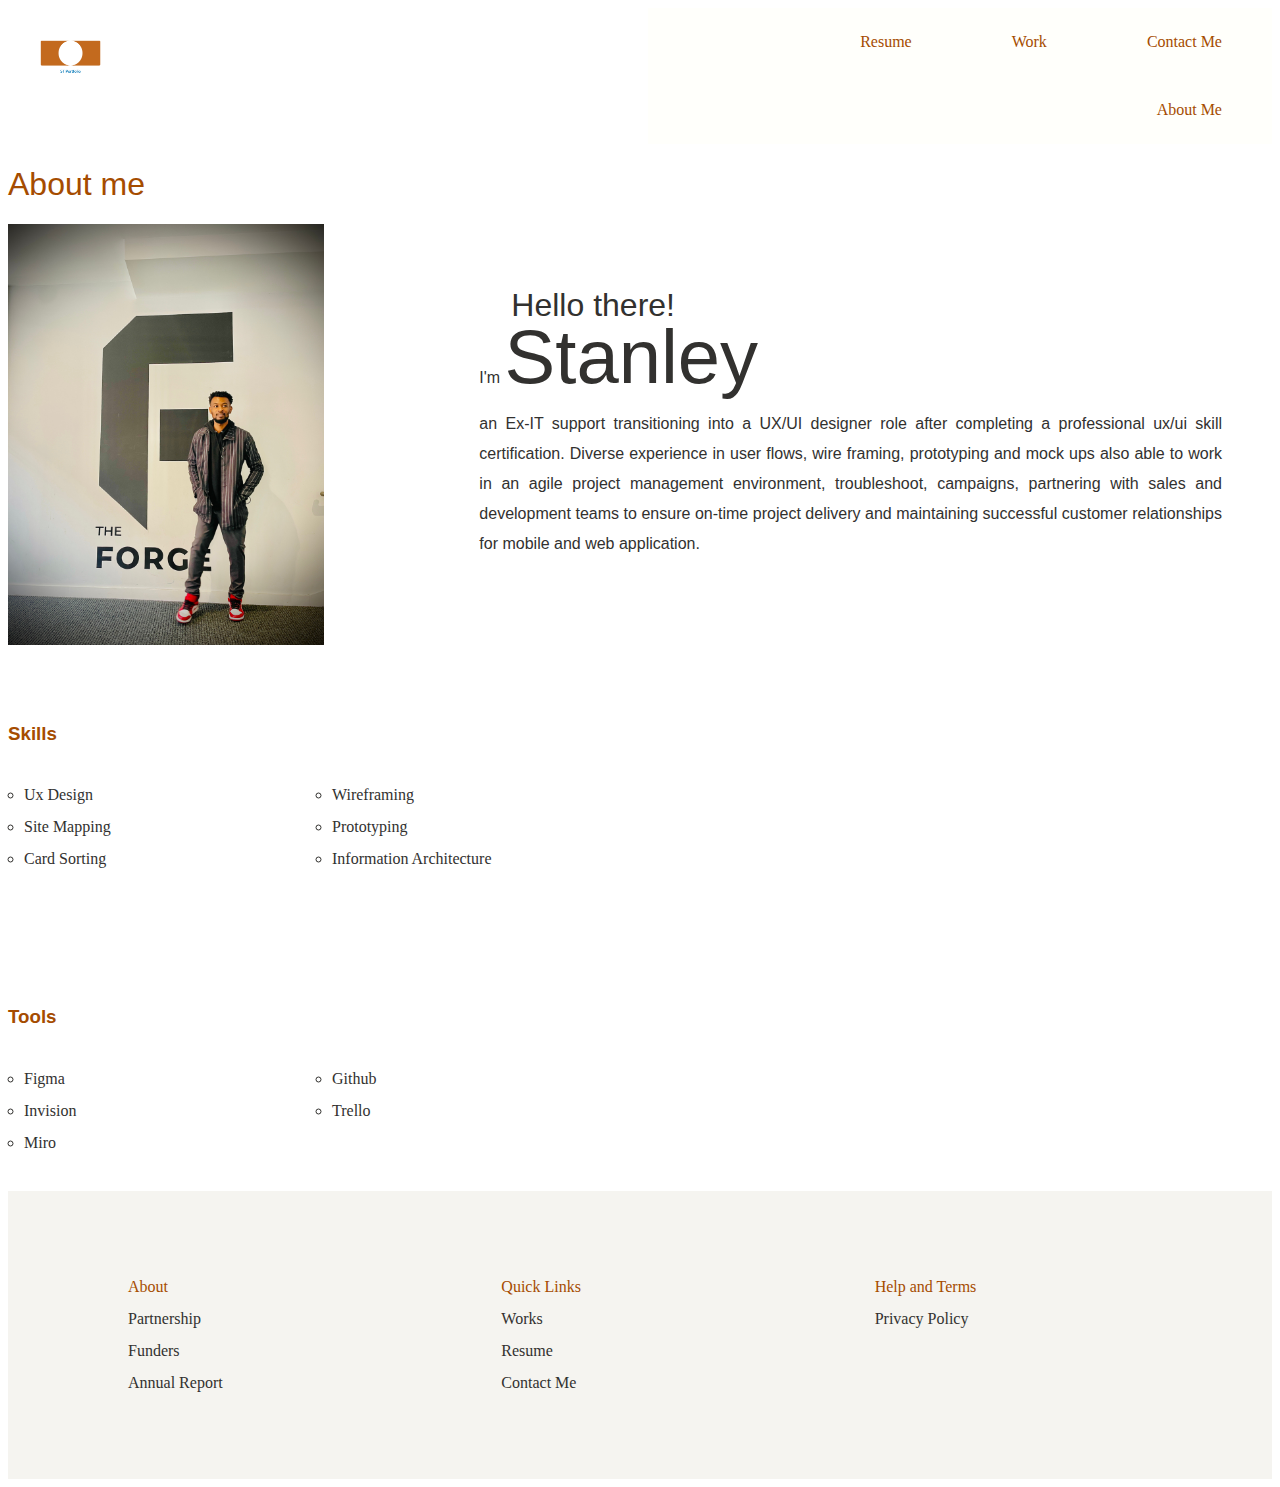
==== index.html @ e4023449 "version" ====
<!DOCTYPE html>
<html>
<head>
  <script src="https://ajax.googleapis.com/ajax/libs/jquery/3.6.4/jquery.min.js"></script>
<!--<script>
$(document).ready(function(){
  $("p").click(function(){
    $(this).hide();
  });
});
</script>-->
  <!-- Google tag (gtag.js) -->
<script async src="https://www.googletagmanager.com/gtag/js?id=G-8ZQJWQ2SG8"></script>
<script>
  window.dataLayer = window.dataLayer || [];
  function gtag(){dataLayer.push(arguments);}
  gtag('js', new Date());

  gtag('config', 'G-8ZQJWQ2SG8');
</script>
  <link rel="stylesheet" href="css/style.css">
  <title>My Portfolio</title>
</head>
<body>
  <div class="Header">
    <img class="logo" src="images/logo.png" alt="logo">
 <ul class="navbar">
    <li><a href="#contact.html">Contact Me</a></li>
    <li><a href="works.html">Work</a></li>
    <li><a href="resume.html">Resume</a></li>
    <li><a href="index.html">About Me</a></li>
  </ul>
</div>
  <h1>About me</h1>
  <!--<div id="heroGrid1" class="HeroGrid"></div>-->
  <div class="HeroGrid">
  <div class="profilepics"><img class="profilepics" src="images/profilepics.jpeg" alt="Stanley">
  </div>
    <div class="profilecontent"><p><span id="Hello">Hello there!</span></p>
      <p>I'm <span id="Stanley">Stanley</span></p>
<p>an Ex-IT support transitioning into a UX/UI designer role after completing a professional ux/ui skill certification. Diverse experience in user flows, wire framing, prototyping and mock ups also able to work in an agile project management environment, troubleshoot, campaigns, partnering with sales and development teams to ensure on-time project delivery and maintaining successful customer relationships for mobile and web application.</p>
</div>
  </div>
  <div class="skills"><h3>Skills</h3></div>
    <ul class="skillsTools">
  <li>Ux Design</li>
  <li>Site Mapping</li>
  <li>Card Sorting</li>
  <li>Wireframing</li>
  <li>Prototyping</li>
  <li>Information Architecture</li>
</ul>
<div class="skills"><h3>Tools</h3></div>
<ul class="skillsTools">
 <li>Figma</li>
 <li>Invision</li>
 <li>Miro</li>
 <li>Github</li>
 <li>Trello</li>
</ul>
  </div>
  <ul class="Footer">
    <ul>About
      <li class="list-item-no-bullet"><a href="#ContactMe">Partnership</a></li>
      <li class="list-item-no-bullet"><a href="#ContactMe">Funders</a></li>
      <li class="list-item-no-bullet"><a href="#ContactMe">Annual Report</a></li>
</ul>
<ul>Quick Links
  <li class="list-item-no-bullet"><a href="#ContactMe">Works</a></li>
<li class="list-item-no-bullet"><a href="#ContactMe">Resume</a></li>
<li class="list-item-no-bullet"><a href="#ContactMe">Contact Me</a></li>
</ul>
<ul>Help and Terms
  <li class="list-item-no-bullet"><a href="#ContactMe">Privacy Policy</a></li>
</ul>
  </ul>
</body>
<script src="js/index.js"></script>
</html>
---- css/style.css ----
p{
    font: 24px;
     font-family: Arial, Helvetica, sans-serif;
  }
  .Header {
column-count: 2;
  }
  ul.navbar {
        list-style-type: none;
        margin: 0;
        padding: 0.0025rem;
        background-color: #fffffb;
        overflow: hidden;
        display: block;
      }
      h1{
        color:#A54C00;
        font-family: Arial, Helvetica, sans-serif;
        font-weight: 150;
      }
  h2{
    color:#32312f;
    font-family: Arial, Helvetica, sans-serif;
    font-weight: 200;
  }
  h3{
    color: #A54C00;
    font-family: Arial, Helvetica, sans-serif;
  }
  #heroGrid1 {
  
  }
  img.logo{
width: 20%;
  }
  .HeroGrid {
    display: grid;
    background-color: #ffffff;
    height: 400px;
    grid-template-columns: 1fr 2fr;
    position: center;
  }
  .profilecontent{
    padding: 50px;
    text-align: justify;
    line-height: 30px;
    color: #32312f;
  }
  img.profilepics{
      width: 75%;
  }
  #Hello {
    font-size: 32px;
    padding: 2rem;
    font-weight: regular;
    color: #32312f;
    text-align: start;
  }
  #Stanley {
    font-size: 76px;
    font-weight: regular;
  }
  .skills{
    padding-top: 5rem;
  }
  .top{
    grid-area: topRow;
  }
      ul.navbar li {
        float: right;
        margin: 20px;
      }
  .logo {
    width: fit-content;
  }
      ul.navbar li a {
        display: block;
        color: #A54C00;
        text-align: center;
        padding: 5px 30px;
        text-decoration: none;
      }
  ul.navbar li a:hover {
        background-color: #ddd;
  }
  ul.skillsTools {
    color: #32312f;
    line-height: 2rem;
    column-count: 2;
    font-weight:regular;
    padding: 1rem;
    list-style-type:circle;
    max-width: 600px;
  }
  .button {
    border: none;
    background-color:#E1883C;
    color: white;
    padding: 10px 20px;
    text-align: center;
    text-decoration: none;
    display: inline-block;
    font-size: 16px;
    margin: 2px 1px;
    cursor: pointer;
  }
  button:hover {
    background-color:#A54C00;
  }
  .resumeImg{
    position: center;
  }
  ul.Footer {
    column-count: 3;
    color:#A54C00;
    line-height: 2rem;
    padding: 5rem;
    background: #f5f4f0;
    display: block;
    margin: 0 auto;
  }
  .list-item-no-bullet {
    list-style-type: none;
    text-decoration:none;
  }
  a {
    color:#32312f;            /* sets the text color */
    text-decoration: none;   /* removes the underline */
  }
  a:hover { 
    background-color:#A54C00;
    color: white;
  }
  .workGrid {
    max-width: 95%;
    margin: 0 auto; /* centers the container horizontally */
    padding-bottom: 3%;
  }  
  .workGridimg {
    max-width: 100%;
    height: auto;
    display: block;
    margin: 0 auto;
  }
  .resumeImg1{
    padding: 5%;
    max-width: 95%;
    margin: 0 auto; /* centers the container horizontally */
  }
  img.resumeImg{
    max-width: 90%;
    height:fit-content;
    display: block;
    margin: 0 auto;
  }
  @media screen and (max-width: 600px) {
    .HeroGrid {
        display: block; /* Change display to block */
        background-color: #ffffff;
        height: auto; /* Change height to auto */
    }
    .HeroGrid > * {
        display: block; /* Change display of child elements to block */
        margin-bottom: 20px; /* Add some spacing between child elements */
    }
    ul.navbar {
      display: block; /* Change display to block */
      background-color: #ffffff;
      height: auto; /* Change height to auto */
  }
  ul.navbar li {
      display: block; /* Change display of li elements to block */
      margin-bottom: 10px; /* Add some spacing between columns */
  }
  }
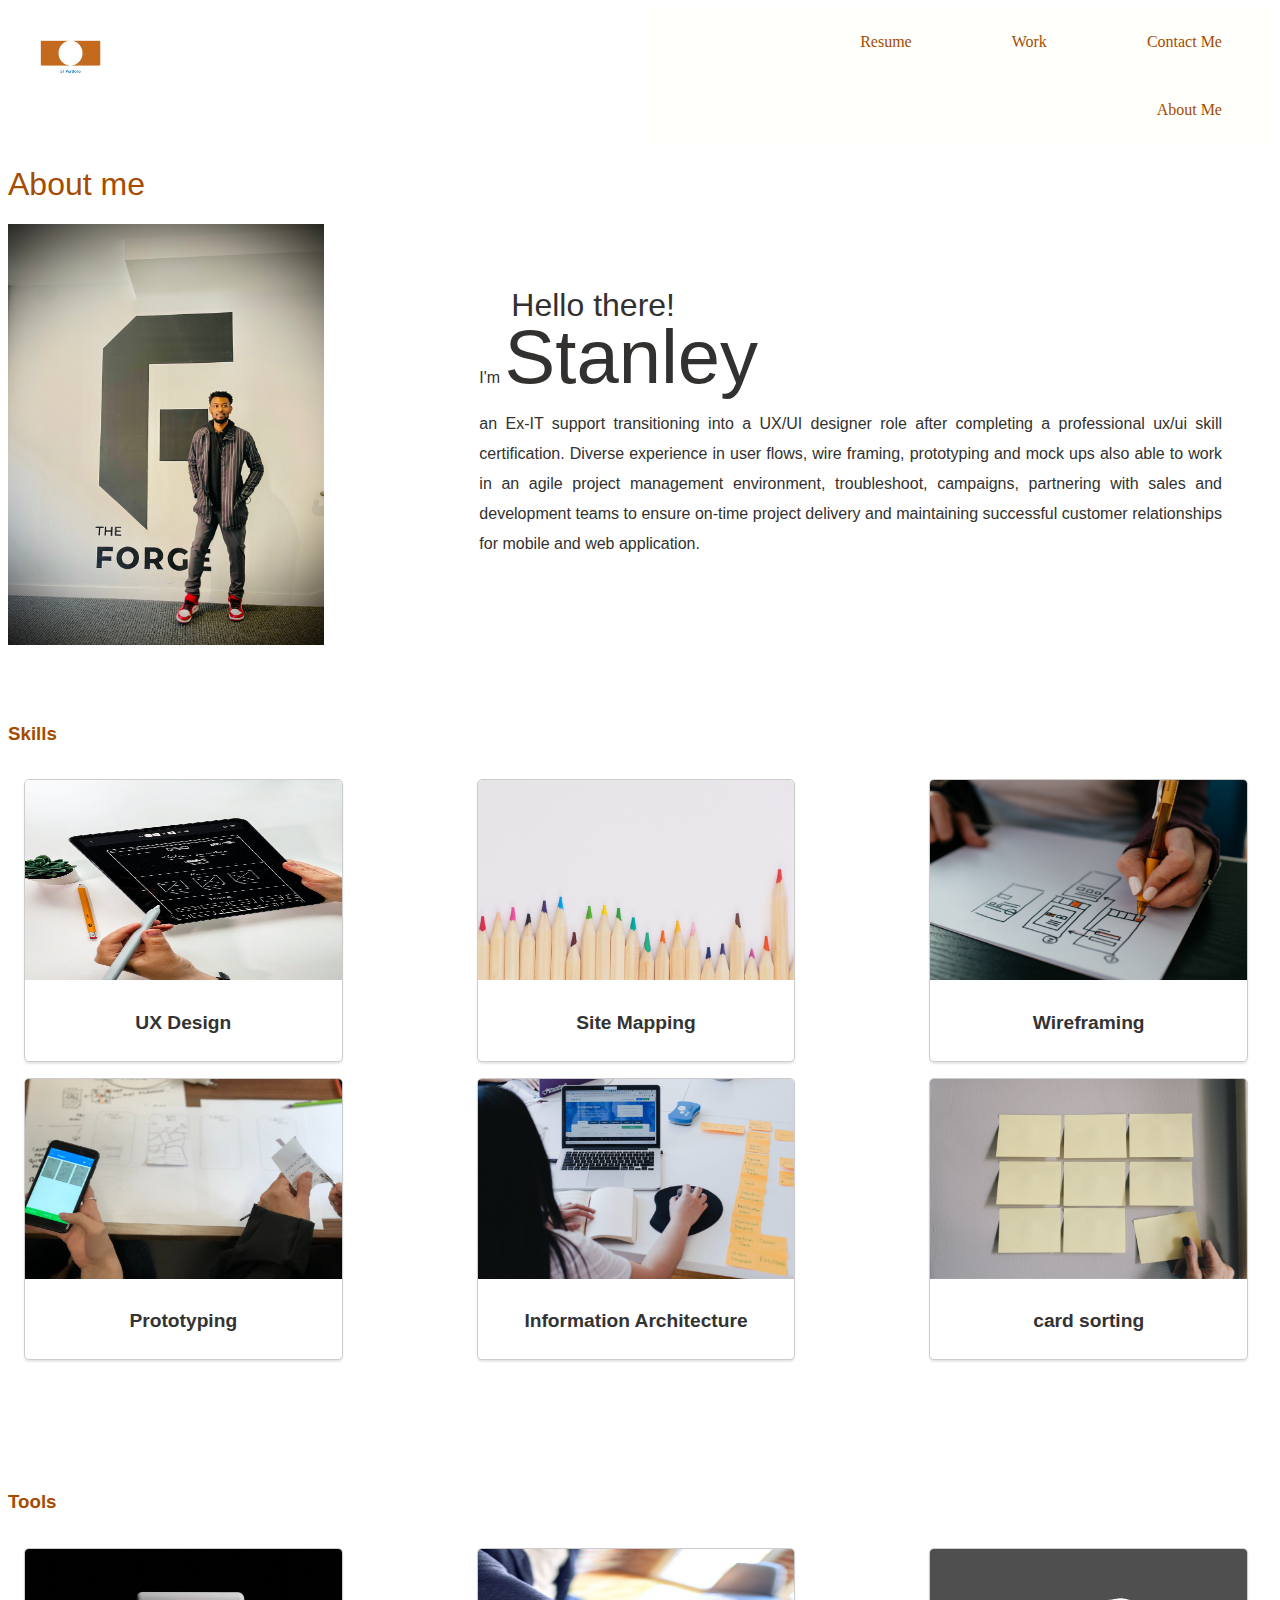
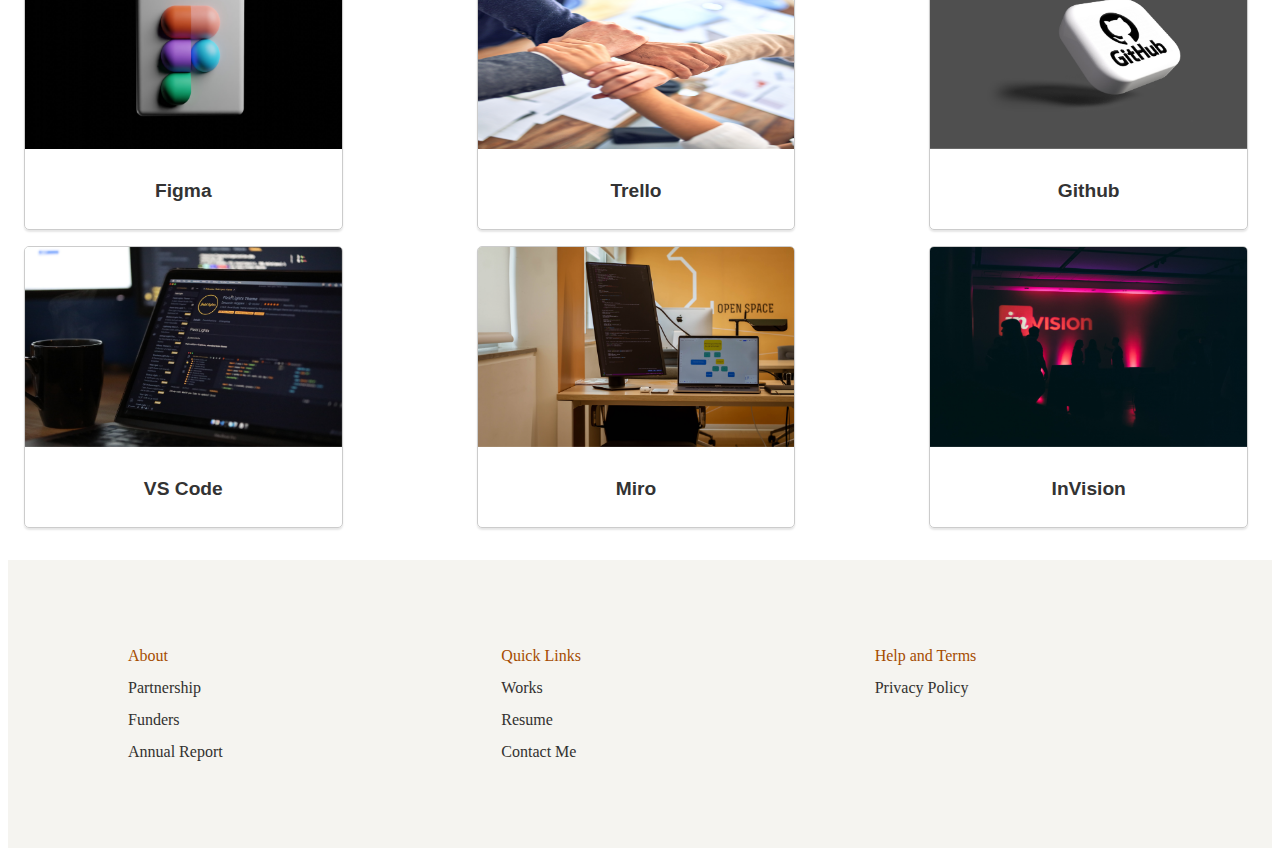
==== commit e2a61d4c: "updated skills and tools from list to cards" ====
--- a/index.html
+++ b/index.html
@@ -1,6 +1,8 @@
 <!DOCTYPE html>
 <html>
 <head>
+    <!-- Other head elements -->
+    <link rel="stylesheet" href="https://cdnjs.cloudflare.com/ajax/libs/twitter-bootstrap/5.3.0/css/bootstrap.min.css" integrity="sha512-ZsUfHdNg8dzgFYHsjI5bJw4sCGMLOyx8MGZxLs+xZGjw/UQpNyU1RrT2vJ+mbKohf1mHYLCE7S0c+WjxR47tlw==" crossorigin="anonymous" referrerpolicy="no-referrer"/>
   <script src="https://ajax.googleapis.com/ajax/libs/jquery/3.6.4/jquery.min.js"></script>
 <!--<script>
 $(document).ready(function(){
@@ -42,22 +44,82 @@
 </div>
   </div>
   <div class="skills"><h3>Skills</h3></div>
-    <ul class="skillsTools">
-  <li>Ux Design</li>
-  <li>Site Mapping</li>
-  <li>Card Sorting</li>
-  <li>Wireframing</li>
-  <li>Prototyping</li>
-  <li>Information Architecture</li>
-</ul>
+  <div class="card-container">
+  <div class="card">
+    <img src="images/uxdesign.png" class="card-img-top" alt="UX Design Logo">
+    <div class="card-body">
+      <p class="card-text">UX Design</p>
+    </div>
+  </div>
+  <div class="card">
+    <img src="images/sitemap.png" class="card-img-top" alt="Site Mapping">
+    <div class="card-body">
+      <p class="card-text">Site Mapping</p>
+    </div>
+  </div>
+  <div class="card">
+    <img src="images/wireframe.png" class="card-img-top" alt="Wireframing">
+    <div class="card-body">
+      <p class="card-text">Wireframing</p>
+    </div>
+  </div>
+  <div class="card">
+    <img src="images/prototype.png" class="card-img-top" alt="Prototype">
+    <div class="card-body">
+      <p class="card-text">Prototyping</p>
+    </div>
+  </div>
+  <div class="card">
+    <img src="images/info.png" class="card-img-top" alt="Information Architercture">
+    <div class="card-body">
+      <p class="card-text">Information Architecture</p>
+    </div>
+  </div>
+  <div class="card">
+    <img src="images/cardsort.png" class="card-img-top" alt="card sorting">
+    <div class="card-body">
+      <p class="card-text">card sorting</p>
+    </div>
+  </div>
+  </div>
 <div class="skills"><h3>Tools</h3></div>
-<ul class="skillsTools">
- <li>Figma</li>
- <li>Invision</li>
- <li>Miro</li>
- <li>Github</li>
- <li>Trello</li>
-</ul>
+<div class="card-container">
+  <div class="card">
+    <img src="images/figma.png" class="card-img-top" alt="Figma">
+    <div class="card-body">
+      <p class="card-text">Figma</p>
+    </div>
+  </div>
+  <div class="card">
+    <img src="images/trello.png" class="card-img-top" alt="Trello">
+    <div class="card-body">
+      <p class="card-text">Trello</p>
+    </div>
+  </div>
+  <div class="card">
+    <img src="images/github.png" class="card-img-top" alt="Github">
+    <div class="card-body">
+      <p class="card-text">Github</p>
+    </div>
+  </div>
+  <div class="card">
+    <img src="images/vscode.png" class="card-img-top" alt="Vs code">
+    <div class="card-body">
+      <p class="card-text">VS Code</p>
+    </div>
+  </div>
+  <div class="card">
+    <img src="images/miro.png" class="card-img-top" alt="Miro">
+    <div class="card-body">
+      <p class="card-text">Miro</p>
+    </div>
+  </div>
+  <div class="card">
+    <img src="images/invision.png" class="card-img-top" alt="InVision">
+    <div class="card-body">
+      <p class="card-text">InVision</p>
+    </div>
+  </div>
   </div>
   <ul class="Footer">
     <ul>About
--- a/css/style.css
+++ b/css/style.css
@@ -106,9 +106,6 @@
   }
   button:hover {
     background-color:#A54C00;
-  }
-  .resumeImg{
-    position: center;
   }
   ul.Footer {
     column-count: 3;
@@ -172,4 +169,47 @@
       display: block; /* Change display of li elements to block */
       margin-bottom: 10px; /* Add some spacing between columns */
   }
-  }+}
+  .resumeImg{
+    opacity: 0;
+    transition: opacity 1s ease-in-out;
+    position: relative;
+    left: 50%;
+    top: 50%;
+    transform: translate(-50%, -50%);
+  }
+
+  .card {
+  border: 1px solid #ccc;
+  border-radius: 5px;
+  box-shadow: 0px 2px 2px rgba(0, 0, 0, 0.1);
+  overflow: hidden;
+  width: calc(27% - 1rem);
+  margin-right: 0.5rem;
+  margin-bottom: 1rem;
+}
+
+.card-img-top {
+  width: 100%;
+  height: 200px;
+}
+
+.card-body {
+  padding: 0.5rem;
+}
+
+.card-text {
+  font-size: 1.2rem;
+  font-weight: bold;
+  color: #333;
+  text-align: center;
+}
+
+.card-container {
+  display: flex;
+  flex-wrap: wrap;
+  justify-content: space-between;
+  padding: 1rem;
+}
+
+  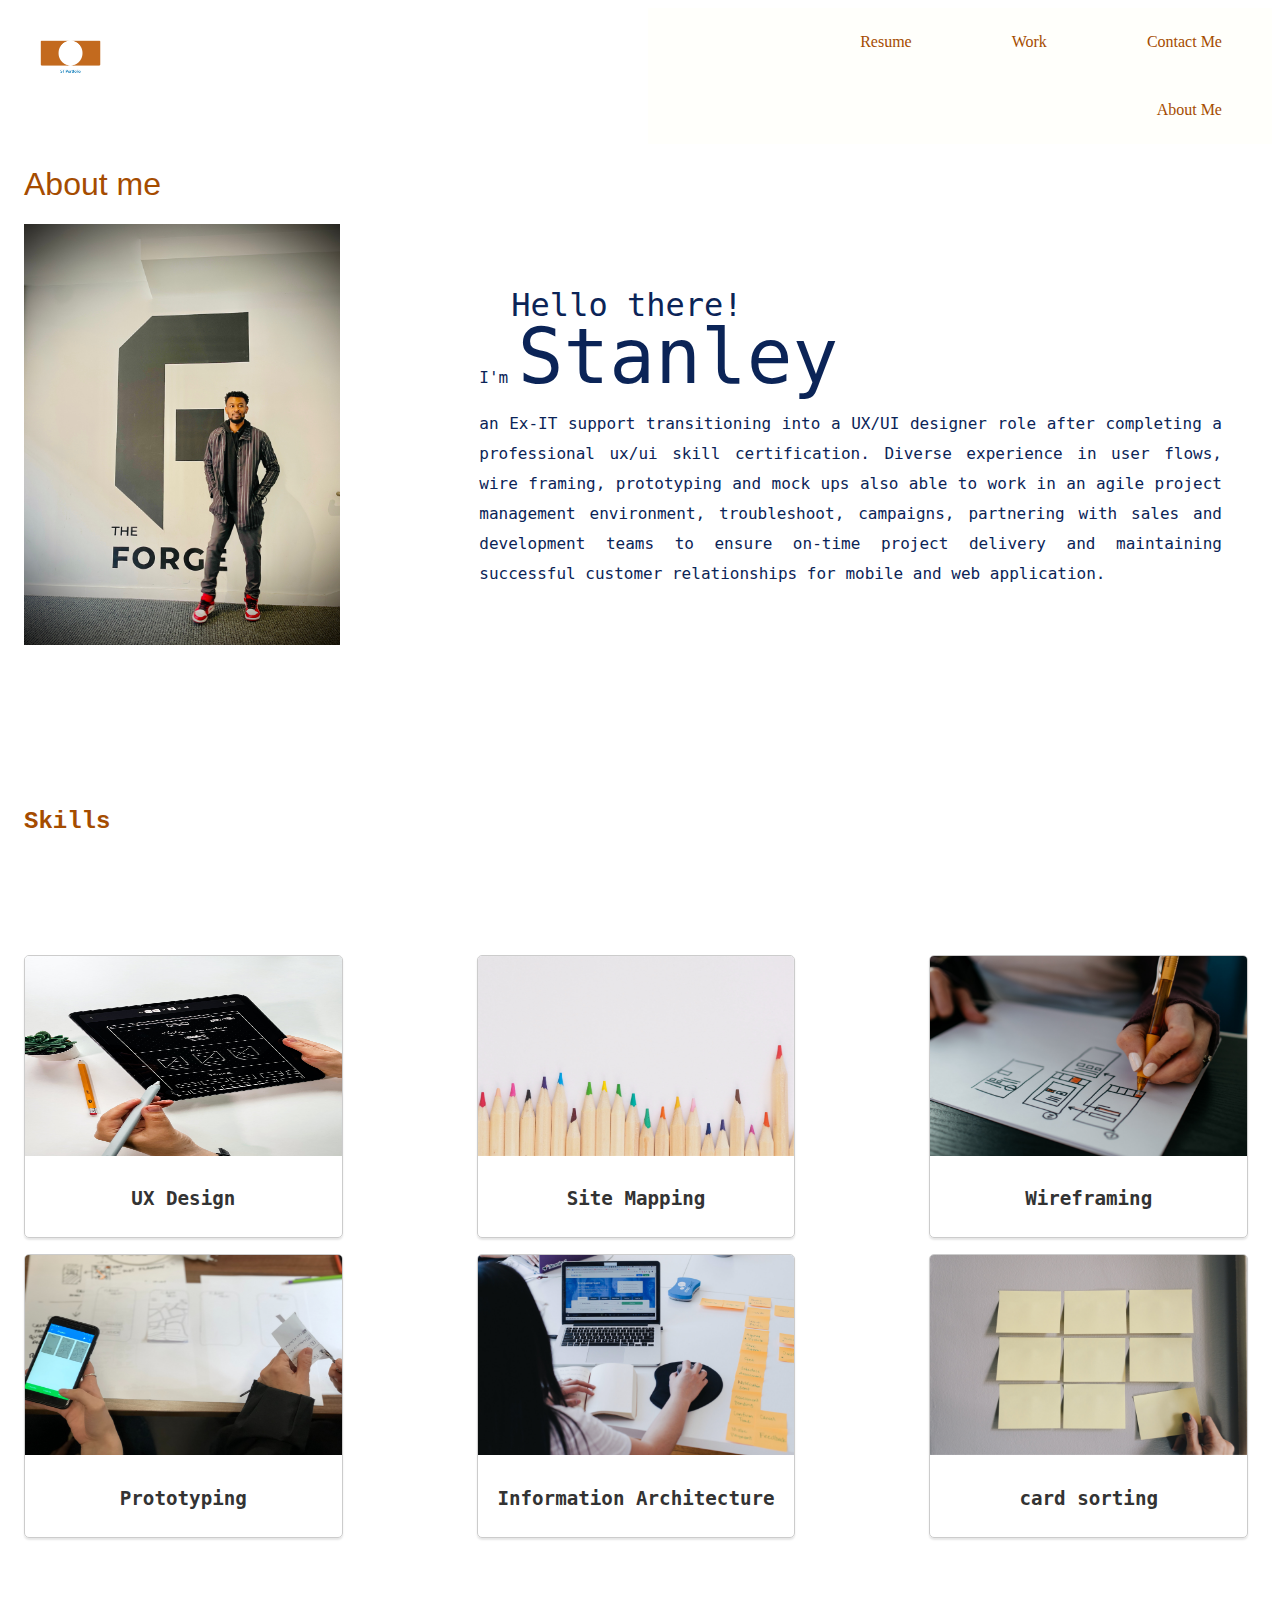
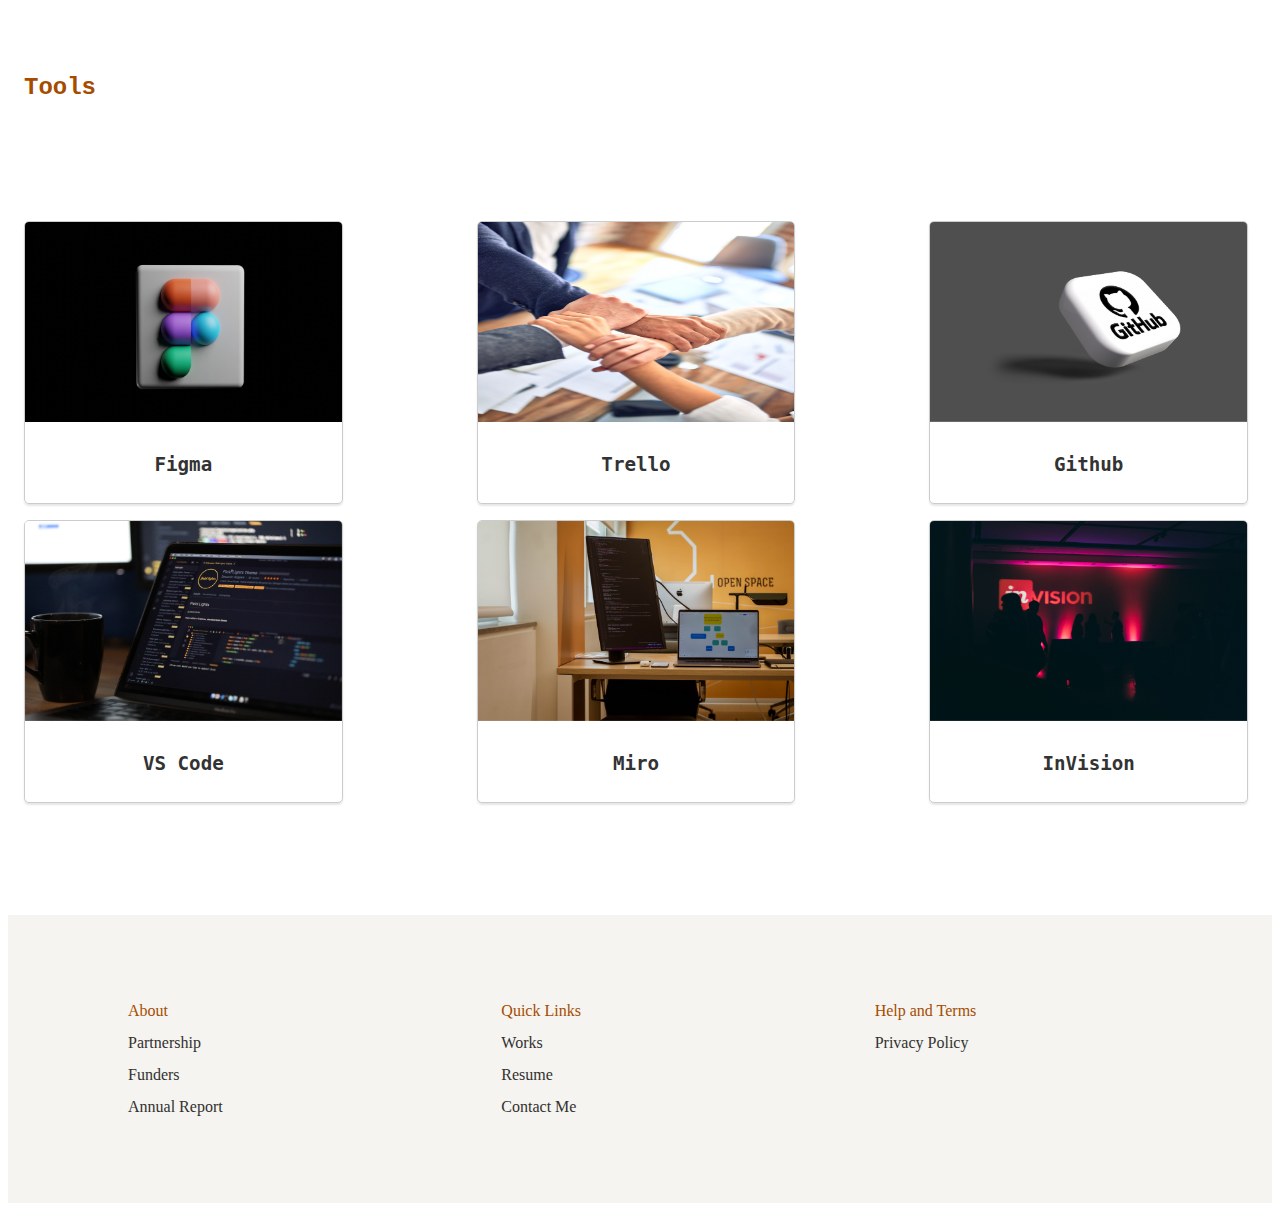
==== commit 4bd11aac: "css updates" ====
--- a/index.html
+++ b/index.html
@@ -33,7 +33,7 @@
     <li><a href="index.html">About Me</a></li>
   </ul>
 </div>
-  <h1>About me</h1>
+  <div class="aboutme"> <h1>About me</h1> </div>
   <!--<div id="heroGrid1" class="HeroGrid"></div>-->
   <div class="HeroGrid">
   <div class="profilepics"><img class="profilepics" src="images/profilepics.jpeg" alt="Stanley">
--- a/css/style.css
+++ b/css/style.css
@@ -1,6 +1,6 @@
 p{
     font: 24px;
-     font-family: Arial, Helvetica, sans-serif;
+     font-family:'monospace', Courier, monospace;
   }
   .Header {
 column-count: 2;
@@ -20,12 +20,13 @@
       }
   h2{
     color:#32312f;
-    font-family: Arial, Helvetica, sans-serif;
+    font-family: monospace;
     font-weight: 200;
   }
   h3{
     color: #A54C00;
-    font-family: Arial, Helvetica, sans-serif;
+    font-family: monospace;
+    font-size: 24px;
   }
   #heroGrid1 {
   
@@ -39,29 +40,34 @@
     height: 400px;
     grid-template-columns: 1fr 2fr;
     position: center;
+    padding-bottom: 5rem;
   }
   .profilecontent{
     padding: 50px;
     text-align: justify;
     line-height: 30px;
-    color: #32312f;
+    color: #0b2457;
   }
   img.profilepics{
       width: 75%;
+      padding-left: 1rem;
   }
   #Hello {
     font-size: 32px;
     padding: 2rem;
     font-weight: regular;
-    color: #32312f;
     text-align: start;
   }
   #Stanley {
     font-size: 76px;
     font-weight: regular;
   }
+  .aboutme{
+    padding-left: 1rem;
+  }
   .skills{
-    padding-top: 5rem;
+    padding: 5rem;
+    padding-left: 1rem;
   }
   .top{
     grid-area: topRow;
@@ -83,7 +89,7 @@
   ul.navbar li a:hover {
         background-color: #ddd;
   }
-  ul.skillsTools {
+  /* ul.skillsTools {
     color: #32312f;
     line-height: 2rem;
     column-count: 2;
@@ -91,7 +97,7 @@
     padding: 1rem;
     list-style-type:circle;
     max-width: 600px;
-  }
+  } */
   .button {
     border: none;
     background-color:#E1883C;
@@ -114,7 +120,7 @@
     padding: 5rem;
     background: #f5f4f0;
     display: block;
-    margin: 0 auto;
+    margin-top: 5rem;
   }
   .list-item-no-bullet {
     list-style-type: none;
@@ -177,6 +183,8 @@
     left: 50%;
     top: 50%;
     transform: translate(-50%, -50%);
+    display: flex;
+  justify-content: center;
   }
 
   .card {
